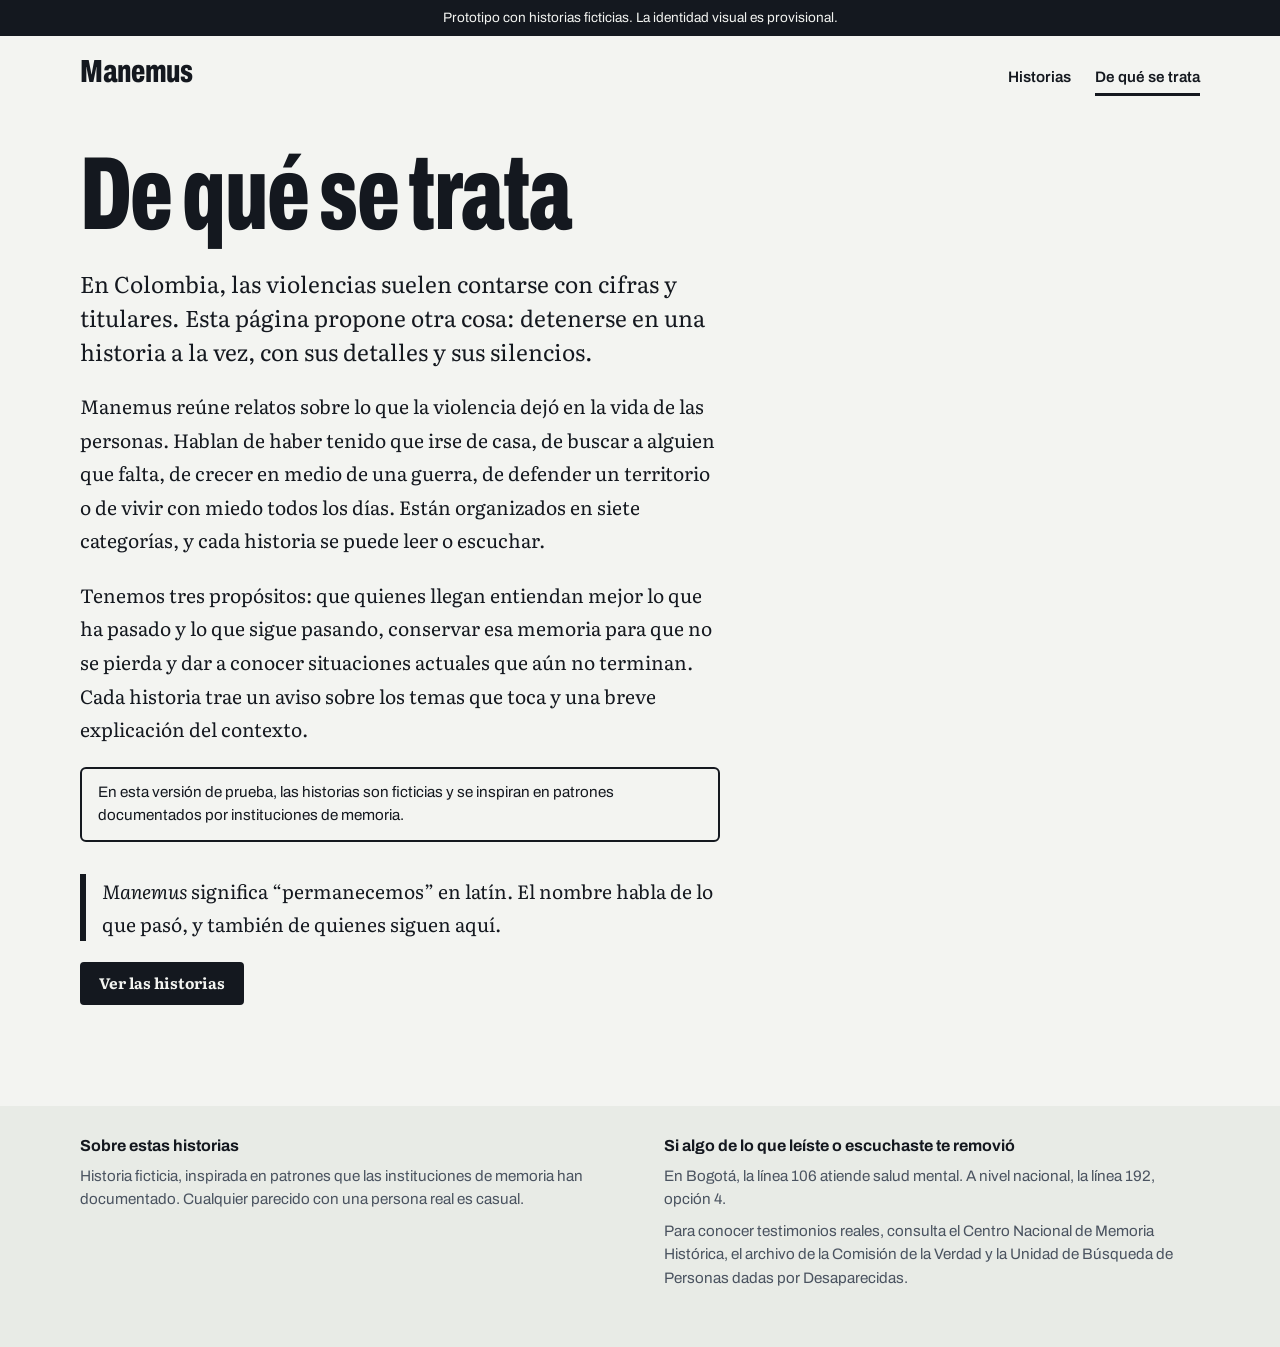
==== acerca.html @ c21fc9c8 "Add files via upload" ====
<!DOCTYPE html>
<html lang="es">
<head>
<meta charset="utf-8">
<meta name="viewport" content="width=device-width, initial-scale=1">
<title>De qué se trata · Manemus</title>
<meta name="description" content="Manemus reúne relatos sobre lo que la violencia dejó en la vida de las personas en Colombia. Cada historia se puede leer o escuchar.">
<link rel="preconnect" href="https://fonts.googleapis.com">
<link rel="preconnect" href="https://fonts.gstatic.com" crossorigin>
<link rel="stylesheet" href="https://fonts.googleapis.com/css2?family=Archivo:wdth,wght@62..125,500..900&family=Literata:ital,opsz,wght@0,7..72,400..700;1,7..72,400..600&display=swap">
<link rel="stylesheet" href="css/estilos.css">
</head>
<body>
<div class="proto" id="proto"></div>

<div class="envoltura">
  <header class="cab">
    <a class="marca" href="index.html">Manemus</a>
    <nav class="nav" aria-label="Principal">
      <a href="index.html">Historias</a>
      <a href="acerca.html" aria-current="page">De qué se trata</a>
    </nav>
  </header>

  <main id="contenido">
    <article class="acerca">
      <h1>De qué se trata</h1>

      <p class="lead">En Colombia, las violencias suelen contarse con cifras y titulares. Esta página propone otra cosa: detenerse en una historia a la vez, con sus detalles y sus silencios.</p>

      <p>Manemus reúne relatos sobre lo que la violencia dejó en la vida de las personas. Hablan de haber tenido que irse de casa, de buscar a alguien que falta, de crecer en medio de una guerra, de defender un territorio o de vivir con miedo todos los días. Están organizados en siete categorías, y cada historia se puede leer o escuchar.</p>

      <p>Tenemos tres propósitos: que quienes llegan entiendan mejor lo que ha pasado y lo que sigue pasando, conservar esa memoria para que no se pierda y dar a conocer situaciones actuales que aún no terminan. Cada historia trae un aviso sobre los temas que toca y una breve explicación del contexto.</p>

      <p class="ficticia-intro" id="ficticia-intro" hidden></p>

      <p class="nombre-nota"><em>Manemus</em> significa &ldquo;permanecemos&rdquo; en latín. El nombre habla de lo que pasó, y también de quienes siguen aquí.</p>

      <p class="acerca-accion"><a class="boton" href="index.html">Ver las historias</a></p>
    </article>
  </main>
</div>

<footer class="pie" id="pie"></footer>

<noscript><div class="envoltura"><p>Este sitio necesita JavaScript para mostrar algunas partes.</p></div></noscript>
<script src="js/comun.js"></script>
<script>pintarMarco();</script>
</body>
</html>
---- css/estilos.css ----
/* =====================================================================
   MANEMUS · estilos
   Toda la identidad visual vive en los TOKENS de abajo (colores, tipografías).
   Cuando exista la identidad definitiva, se cambia aquí primero.
   ===================================================================== */

/* ---------- Tokens ---------- */
:root {
  --papel: #F3F4F1;
  --superficie: #E8EBE6;
  --tinta: #14181F;
  --suave: #4A5360;
  --linea: #C6CCC6;
  --resalte: #F2C84B;
  --resalte-tinta: #231a00;

  --titulo: "Archivo", "Arial Narrow", Arial, sans-serif;
  --ui: "Archivo", system-ui, -apple-system, "Segoe UI", Roboto, Arial, sans-serif;
  --lectura: "Literata", Georgia, "Times New Roman", serif;

  --ancho: 76rem;
  color-scheme: light dark;
}
@media (prefers-color-scheme: dark) {
  :root {
    --papel: #10151B;
    --superficie: #1A2129;
    --tinta: #EDF0EC;
    --suave: #A3AEB5;
    --linea: #2E3842;
  }
}

/* El color de cada categoría llega en --cat. En modo oscuro se aclara para el texto. */
.ctx { --cat-texto: var(--cat); }
@media (prefers-color-scheme: dark) {
  .ctx { --cat-texto: color-mix(in srgb, var(--cat) 50%, #fff); }
}

/* ---------- Base ---------- */
*, *::before, *::after { box-sizing: border-box; }
html { -webkit-text-size-adjust: 100%; background: var(--papel); }
body {
  margin: 0; background: var(--papel); color: var(--tinta);
  font-family: var(--lectura); font-size: 1.0625rem; line-height: 1.6;
}
img { max-width: 100%; }
a { color: inherit; }
button, select { font-family: var(--ui); }
:focus-visible { outline: 3px solid var(--tinta); outline-offset: 3px; }
.envoltura { max-width: var(--ancho); margin: 0 auto; padding: 0 clamp(1rem, 4vw, 3rem); }
.solo-lectores { position: absolute; width: 1px; height: 1px; overflow: hidden; clip: rect(0 0 0 0); white-space: nowrap; }

/* ---------- Franja de prototipo y cabecera ---------- */
.proto { background: var(--tinta); color: var(--papel); font-family: var(--ui); font-size: .85rem; text-align: center; padding: .45rem 1rem; }
.cab { display: flex; justify-content: space-between; align-items: baseline; gap: 1rem; padding-top: 1.25rem; padding-bottom: 1.25rem; font-family: var(--ui); }
.marca { font-family: var(--titulo); font-weight: 800; font-stretch: 68%; font-size: 2rem; letter-spacing: -.01em; line-height: 1; text-decoration: none; color: inherit; }
.volver { font-weight: 600; font-size: .95rem; }
.nav { display: flex; gap: 1.5rem; font-weight: 600; font-size: .95rem; flex-wrap: wrap; }
.nav a { color: inherit; text-decoration: none; padding: .25rem 0; border-bottom: 3px solid transparent; }
.nav a:hover { border-bottom-color: var(--linea); }
.nav a[aria-current="page"] { border-bottom-color: var(--tinta); }

/* ---------- Portada: introducción ---------- */
.intro { padding: 2rem 0 2.25rem; max-width: 60rem; }
.intro h1 { font-family: var(--titulo); font-weight: 800; font-stretch: 62%; font-size: clamp(3rem, 10vw, 7rem); line-height: .9; letter-spacing: -.015em; margin: 0 0 1.25rem; }
.intro p { font-size: 1.25rem; line-height: 1.55; max-width: 38rem; margin: 0; }
.intro .intro-nota { font-family: var(--ui); font-size: .95rem; line-height: 1.5; color: var(--suave); margin-top: 1rem; }
.intro .intro-nota a { color: var(--tinta); font-weight: 700; text-underline-offset: 3px; }

/* ---------- Portada: categorías + lista ---------- */
.cuerpo { display: grid; gap: 2rem; grid-template-columns: minmax(0, 1fr); padding-bottom: 2rem; }
@media (min-width: 900px) {
  .cuerpo { grid-template-columns: 18rem minmax(0, 1fr); gap: 3.5rem; }
  .cats { position: sticky; top: 1.5rem; align-self: start; }
}
.cats ul { list-style: none; margin: 0 0 1.5rem; padding: 0; display: flex; flex-direction: column; gap: .15rem; }
.cat {
  appearance: none; width: 100%; display: grid; grid-template-columns: .9rem 1fr auto; gap: .65rem; align-items: baseline;
  text-align: left; background: transparent; color: var(--tinta); border: 0; border-radius: 3px;
  padding: .5rem .7rem; cursor: pointer;
  font-family: var(--titulo); font-weight: 700; font-stretch: 72%; font-size: 1.45rem; line-height: 1.1;
}
.cat:hover { background: var(--superficie); }
.cat .muestra { width: .9rem; height: .9rem; background: var(--cat); border-radius: 2px; align-self: center; }
.cat.todas .muestra { background: var(--tinta); }
.cat .num { font-family: var(--ui); font-size: .95rem; font-weight: 600; font-stretch: 100%; font-variant-numeric: tabular-nums; color: var(--suave); }
.cat.activa { background: var(--cat); color: #fff; }
.cat.activa .muestra { background: #fff; }
.cat.activa .num { color: #fff; }
.cat.todas.activa { background: var(--tinta); color: var(--papel); }
.cat.todas.activa .muestra { background: var(--papel); }
.cat.todas.activa .num { color: var(--papel); }

.epoca { font-family: var(--ui); border: 0; margin: 0; padding: 0; }
.epoca legend { font-weight: 700; font-size: .95rem; padding: 0; margin-bottom: .5rem; }
.epoca .grupo { display: flex; gap: .35rem; }
.epoca button { appearance: none; border: 2px solid var(--tinta); background: transparent; color: var(--tinta); font-weight: 600; font-size: .9rem; padding: .35rem .8rem; border-radius: 999px; cursor: pointer; }
.epoca button[aria-pressed="true"] { background: var(--tinta); color: var(--papel); }
.epoca p { font-size: .85rem; color: var(--suave); margin: .6rem 0 0; line-height: 1.45; }

.lista-cab { margin-bottom: 1.25rem; }
.lista-cab h2 { font-family: var(--titulo); font-weight: 800; font-stretch: 68%; font-size: clamp(1.9rem, 4vw, 2.8rem); line-height: 1; margin: 0 0 .35rem; letter-spacing: -.01em; }
.lista-cab p { margin: 0; color: var(--suave); max-width: 38rem; }

.relato { border-top: 8px solid var(--cat); padding: 1rem 0 2rem; }
.relato-enlace { display: grid; gap: 1.1rem; text-decoration: none; color: inherit; }
.relato-img { aspect-ratio: 16 / 9; background: var(--superficie); border-radius: 6px; overflow: hidden; }
.relato-img img { width: 100%; height: 100%; object-fit: cover; display: block; }
.relato-cat { font-family: var(--ui); font-weight: 700; font-size: .95rem; color: var(--cat-texto); margin: 0 0 .3rem; }
.relato h3 { font-family: var(--titulo); font-weight: 800; font-stretch: 66%; font-size: clamp(2rem, 5vw, 3.4rem); line-height: .98; letter-spacing: -.01em; margin: 0 0 .6rem; }
.relato-enlace:hover h3 { text-decoration: underline; text-decoration-thickness: 4px; text-underline-offset: 5px; text-decoration-color: var(--cat); }
.relato-res { margin: 0 0 .75rem; max-width: 40rem; }
.relato-meta { font-family: var(--ui); font-size: .92rem; color: var(--suave); margin: 0; }
.marca-esp { font-family: var(--ui); font-size: .9rem; font-weight: 600; margin: .5rem 0 0; display: flex; align-items: center; gap: .4rem; }
.marca-esp svg { width: .8rem; height: 1.1rem; flex: none; }
@media (min-width: 700px) {
  .relato:not(.destacado) .relato-enlace { grid-template-columns: 15rem minmax(0, 1fr); gap: 1.5rem; }
  .relato:not(.destacado) h3 { font-size: clamp(1.8rem, 3vw, 2.4rem); }
}
.vacio { font-family: var(--ui); background: var(--superficie); border-radius: 6px; padding: 1.25rem 1.5rem; max-width: 36rem; }
.vacio p { margin: 0; }

/* ---------- Página de historia ---------- */
.historia-cab { padding: 1rem 0 .5rem; max-width: 62rem; }
.cat-enlace { font-family: var(--ui); font-weight: 700; font-size: 1rem; color: var(--cat-texto); text-decoration: none; border-bottom: 3px solid var(--cat); padding-bottom: 1px; }
.cat-enlace:hover { background: var(--superficie); }
.historia h1 { font-family: var(--titulo); font-weight: 800; font-stretch: 64%; font-size: clamp(3rem, 10vw, 6.5rem); line-height: .9; letter-spacing: -.015em; margin: 1rem 0 1.25rem; }
.bajada { font-size: 1.3rem; line-height: 1.5; max-width: 40rem; margin: 0; }
.portada { margin: 1.75rem 0 2rem; border-radius: 8px; overflow: hidden; aspect-ratio: 21 / 9; background: var(--superficie); }
.portada img { width: 100%; height: 100%; object-fit: cover; display: block; }
@media (max-width: 640px) { .portada { aspect-ratio: 4 / 3; } }

.historia-cuerpo { display: grid; gap: 2rem; grid-template-columns: minmax(0, 1fr); }
@media (min-width: 900px) {
  .historia-cuerpo { grid-template-columns: 17rem minmax(0, 38rem); gap: 4.5rem; }
  .lateral { position: sticky; top: 1.5rem; align-self: start; }
}
.lateral { font-family: var(--ui); }
.lateral dl { margin: 0 0 1.5rem; display: grid; gap: .8rem; }
.lateral dt { font-size: .82rem; color: var(--suave); margin: 0; }
.lateral dd { margin: 0; font-weight: 600; line-height: 1.35; }
.etiquetas { list-style: none; margin: 0 0 1.5rem; padding: 0; display: flex; flex-wrap: wrap; gap: .35rem; }
.etiquetas li { font-size: .82rem; border: 1.5px solid var(--linea); border-radius: 999px; padding: .15rem .6rem; }

.escucha { background: var(--superficie); border-radius: 8px; padding: 1rem; }
.escucha h2 { font-size: 1rem; margin: 0 0 .6rem; font-weight: 700; }
.escucha audio { width: 100%; }
.escucha .controles { display: flex; flex-wrap: wrap; gap: .5rem; align-items: center; }
.boton { appearance: none; font-weight: 700; font-size: .95rem; padding: .6rem 1.05rem; border-radius: 4px; border: 2px solid var(--tinta); background: var(--tinta); color: var(--papel); cursor: pointer; min-height: 2.6rem; }
.boton.sec { background: transparent; color: var(--tinta); }
.boton[hidden] { display: none; }
.escucha label { font-size: .85rem; display: flex; gap: .4rem; align-items: center; margin-top: .6rem; }
.escucha select { font-size: .85rem; padding: .25rem .4rem; border-radius: 4px; border: 1.5px solid var(--tinta); background: var(--papel); color: var(--tinta); }
.nota { font-size: .82rem; color: var(--suave); margin: .7rem 0 0; line-height: 1.45; }

.aviso-hist { font-family: var(--ui); display: flex; gap: .7rem; align-items: flex-start; border: 2px solid var(--tinta); border-radius: 6px; padding: .8rem 1rem; margin: 0 0 1rem; max-width: 38rem; font-size: .95rem; line-height: 1.45; }
.aviso-hist svg { width: 1.2rem; height: 1.2rem; flex: none; margin-top: .1rem; }
.ficticia { font-family: var(--ui); font-size: .88rem; color: var(--suave); margin: 0 0 1.75rem; max-width: 38rem; }

.texto p { font-size: 1.2rem; line-height: 1.78; margin: 0 0 1.3rem; }
.texto h2 { font-family: var(--titulo); font-weight: 800; font-stretch: 68%; font-size: 2.1rem; line-height: 1; margin: 2.6rem 0 .8rem; letter-spacing: -.005em; }
.texto h2:first-child { margin-top: 0; }
.texto blockquote { margin: 1.6rem 0; padding-left: 1.1rem; border-left: 6px solid var(--cat); font-style: italic; }
.texto blockquote p { margin: 0; }
.frase { transition: background .15s; }
.frase.leyendo { background: var(--resalte); color: var(--resalte-tinta); -webkit-box-decoration-break: clone; box-decoration-break: clone; }
.texto.habla .frase { cursor: pointer; }
.texto.habla .frase:hover { text-decoration: underline dotted; text-underline-offset: 4px; }

.entender { margin-top: 3rem; padding: 1.25rem 1.5rem 1.4rem; background: var(--superficie); border-left: 8px solid var(--cat); border-radius: 0 8px 8px 0; max-width: 46rem; }
.entender h2 { font-family: var(--titulo); font-weight: 800; font-stretch: 70%; font-size: 1.8rem; line-height: 1.05; margin: 0 0 .6rem; }
.entender p { margin: 0 0 .8rem; }
.entender ul { margin: 0; padding-left: 1.1rem; font-family: var(--ui); font-size: .88rem; color: var(--suave); }
.entender .fuentes-t { font-family: var(--ui); font-size: .88rem; font-weight: 700; margin: 1rem 0 .3rem; }
.apoyo { font-family: var(--ui); margin-top: 1.5rem; max-width: 46rem; font-size: .95rem; line-height: 1.55; }
.apoyo strong { font-weight: 700; }

.mas { margin-top: 3.5rem; }
.mas h2 { font-family: var(--titulo); font-weight: 800; font-stretch: 68%; font-size: 2rem; margin: 0 0 1rem; line-height: 1; }
.mas ul { list-style: none; margin: 0; padding: 0; display: grid; gap: .6rem; font-family: var(--titulo); font-weight: 700; font-stretch: 72%; font-size: 1.5rem; line-height: 1.1; }
.mas a { text-decoration: none; display: inline-block; border-left: 6px solid var(--cat); padding-left: .7rem; }
.mas a:hover { text-decoration: underline; text-underline-offset: 4px; }

/* ---------- Página "De qué se trata" ---------- */
.acerca { max-width: 40rem; padding: 2rem 0 1rem; }
.acerca h1 { font-family: var(--titulo); font-weight: 800; font-stretch: 62%; font-size: clamp(3rem, 10vw, 6.5rem); line-height: .9; letter-spacing: -.015em; margin: 0 0 1.5rem; }
.acerca p { font-size: 1.2rem; line-height: 1.75; margin: 0 0 1.3rem; }
.acerca .lead { font-size: 1.42rem; line-height: 1.5; }
.acerca .ficticia-intro { font-family: var(--ui); font-size: .95rem; line-height: 1.5; border: 2px solid var(--tinta); border-radius: 6px; padding: .8rem 1rem; }
.acerca .nombre-nota { margin-top: 2rem; padding-left: 1rem; border-left: 6px solid var(--tinta); }
.acerca [hidden] { display: none; }
.acerca-accion { margin-top: 2rem; }
a.boton { display: inline-block; text-decoration: none; line-height: 1.3; }

/* ---------- Pie ---------- */
.pie { margin-top: 4rem; padding-top: 1.75rem; padding-bottom: 3rem; background: var(--superficie); font-family: var(--ui); font-size: .95rem; line-height: 1.55; }
.pie .envoltura { display: grid; gap: 1.5rem 3rem; grid-template-columns: repeat(auto-fit, minmax(18rem, 1fr)); }
.pie h2 { font-size: 1rem; margin: 0 0 .4rem; }
.pie p { margin: 0 0 .5rem; max-width: 34rem; color: var(--suave); }

.error { font-family: var(--ui); border: 2px solid var(--tinta); border-radius: 6px; padding: 1rem 1.25rem; max-width: 40rem; margin: 2rem 0; }
.error p { margin: 0 0 .5rem; }
.error code { background: var(--superficie); padding: .1rem .35rem; border-radius: 3px; }

@media (prefers-reduced-motion: reduce) {
  * { transition: none !important; scroll-behavior: auto !important; }
}
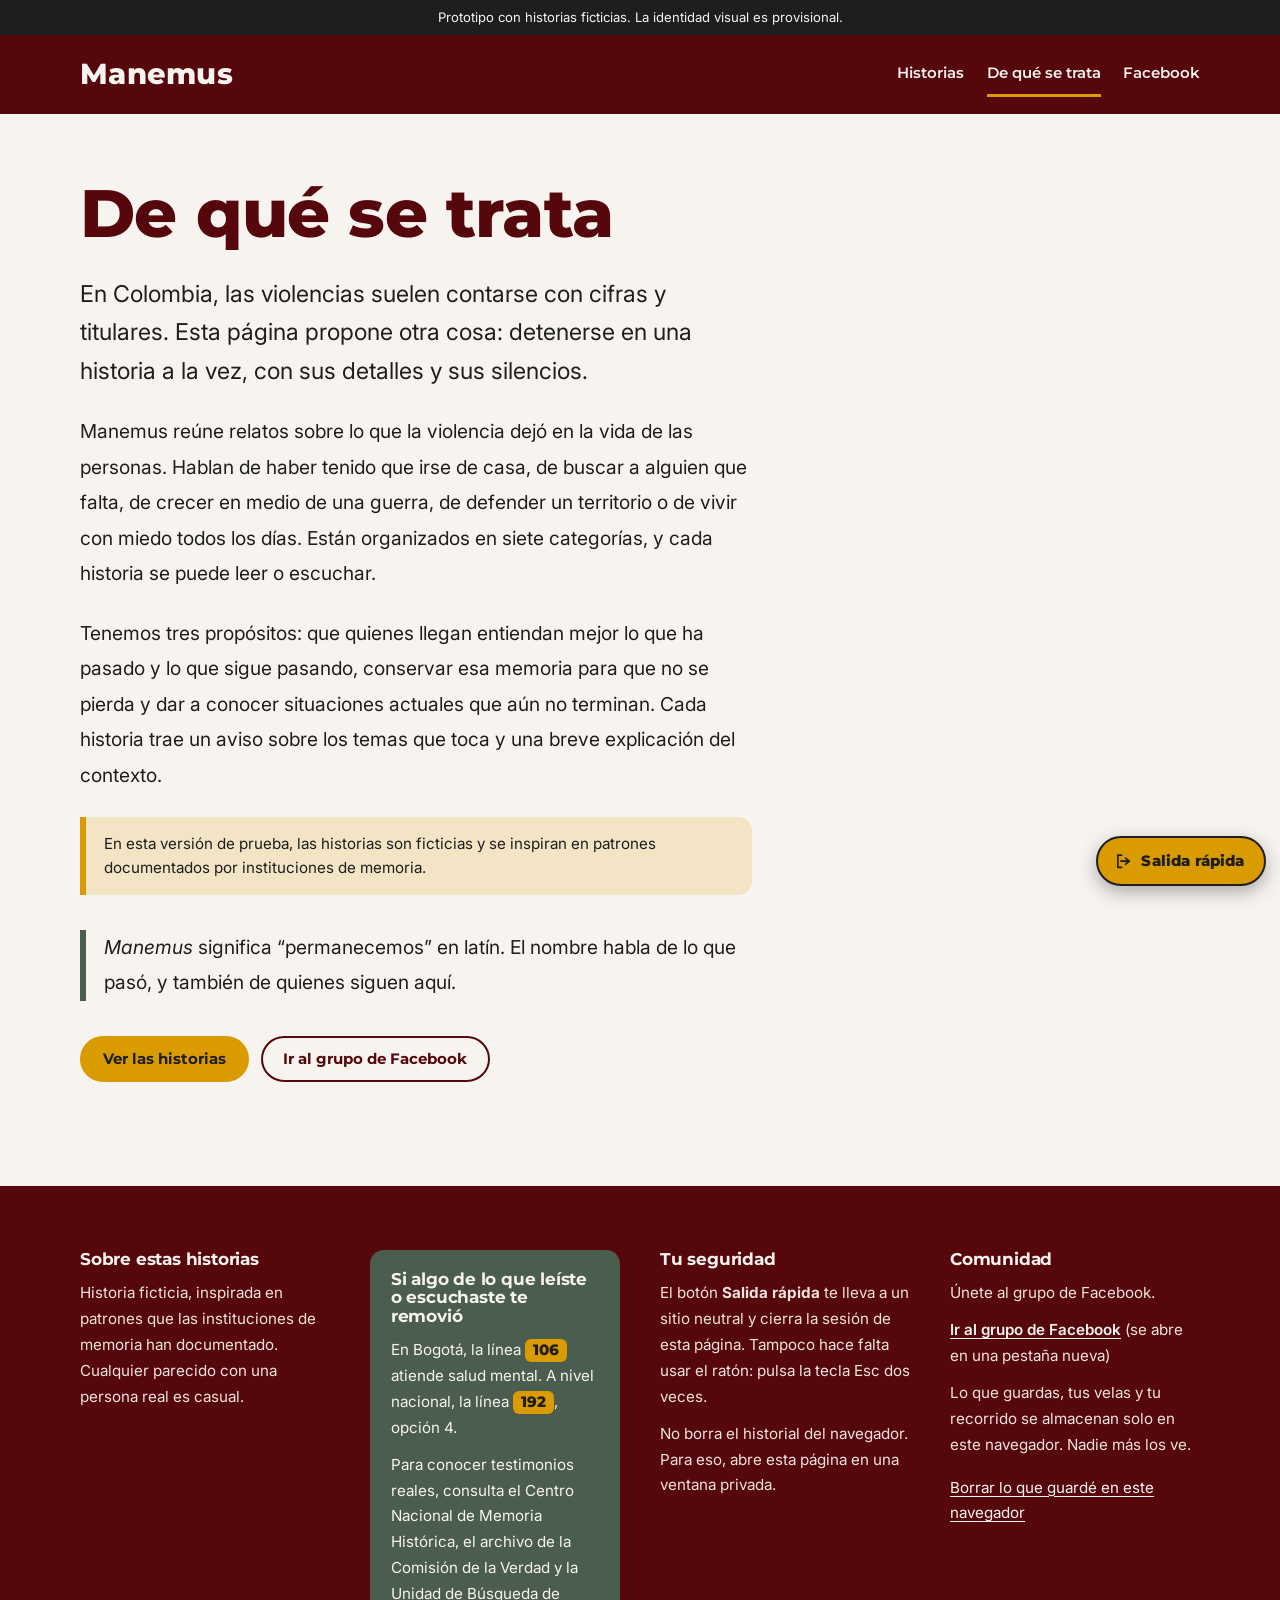
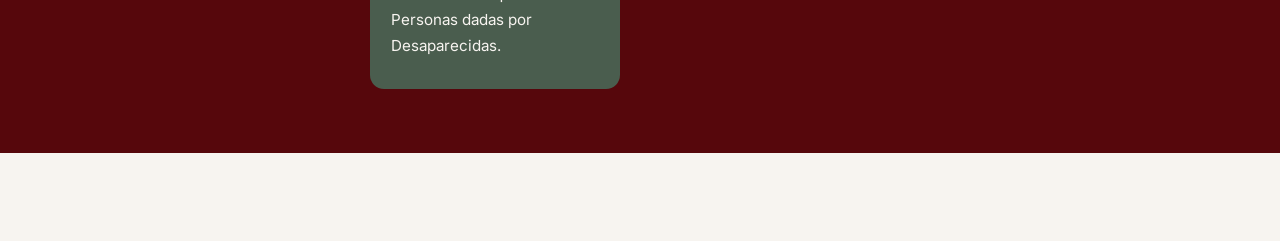
==== commit ba6d360b: "Cambio visual" ====
--- a/acerca.html
+++ b/acerca.html
@@ -2,26 +2,31 @@
 <html lang="es">
 <head>
 <meta charset="utf-8">
-<meta name="viewport" content="width=device-width, initial-scale=1">
+<meta name="viewport" content="width=device-width, initial-scale=1, viewport-fit=cover">
+<meta name="theme-color" content="#56070c">
 <title>De qué se trata · Manemus</title>
 <meta name="description" content="Manemus reúne relatos sobre lo que la violencia dejó en la vida de las personas en Colombia. Cada historia se puede leer o escuchar.">
 <link rel="preconnect" href="https://fonts.googleapis.com">
 <link rel="preconnect" href="https://fonts.gstatic.com" crossorigin>
-<link rel="stylesheet" href="https://fonts.googleapis.com/css2?family=Archivo:wdth,wght@62..125,500..900&family=Literata:ital,opsz,wght@0,7..72,400..700;1,7..72,400..600&display=swap">
+<link rel="stylesheet" href="https://fonts.googleapis.com/css2?family=Inter:ital,wght@0,400..700;1,400..600&family=Montserrat:wght@500..800&display=swap">
 <link rel="stylesheet" href="css/estilos.css">
 </head>
 <body>
+<a class="saltar" href="#contenido">Saltar al contenido</a>
 <div class="proto" id="proto"></div>
-
+<div class="barra">
+  <div class="envoltura">
+    <header class="cab">
+      <a class="marca" href="index.html">Manemus</a>
+      <nav class="nav" aria-label="Principal">
+        <a href="index.html">Historias</a>
+        <a href="acerca.html" aria-current="page">De qué se trata</a>
+        <a href="#" data-facebook>Facebook</a>
+      </nav>
+    </header>
+  </div>
+</div>
 <div class="envoltura">
-  <header class="cab">
-    <a class="marca" href="index.html">Manemus</a>
-    <nav class="nav" aria-label="Principal">
-      <a href="index.html">Historias</a>
-      <a href="acerca.html" aria-current="page">De qué se trata</a>
-    </nav>
-  </header>
-
   <main id="contenido">
     <article class="acerca">
       <h1>De qué se trata</h1>
@@ -36,14 +41,17 @@
 
       <p class="nombre-nota"><em>Manemus</em> significa &ldquo;permanecemos&rdquo; en latín. El nombre habla de lo que pasó, y también de quienes siguen aquí.</p>
 
-      <p class="acerca-accion"><a class="boton" href="index.html">Ver las historias</a></p>
+      <div class="acerca-accion">
+        <a class="boton" href="index.html">Ver las historias</a>
+        <a class="boton sec" href="#" data-facebook>Ir al grupo de Facebook</a>
+      </div>
     </article>
   </main>
 </div>
 
 <footer class="pie" id="pie"></footer>
 
-<noscript><div class="envoltura"><p>Este sitio necesita JavaScript para mostrar algunas partes.</p></div></noscript>
+<noscript><div class="envoltura"><p>Este sitio necesita JavaScript para mostrar las historias.</p></div></noscript>
 <script src="js/comun.js"></script>
 <script>pintarMarco();</script>
 </body>
--- a/css/estilos.css
+++ b/css/estilos.css
@@ -1,208 +1,318 @@
 /* =====================================================================
    MANEMUS · estilos
-   Toda la identidad visual vive en los TOKENS de abajo (colores, tipografías).
-   Cuando exista la identidad definitiva, se cambia aquí primero.
+   Sistema de diseño: paleta 60-30-10 pensada para un tema delicado.
+   - 60%  Hueso / arena   #F7F4F0  fondo general y cuerpos de tarjetas (nunca blanco puro)
+   - 30%  Vinotinto       #56070c  encabezados, barra, héroe, pie: peso institucional
+   - 10%  Mostaza         #D99B00  acciones principales, líneas de ayuda, alertas
+   -      Oliva           #4A5D4E  recuperación, apoyo, testimonios
+   -      Texto           #1E1E1E  cuerpo de texto
+   Todo el color vive en los tokens de abajo.
    ===================================================================== */
 
 /* ---------- Tokens ---------- */
 :root {
-  --papel: #F3F4F1;
-  --superficie: #E8EBE6;
-  --tinta: #14181F;
-  --suave: #4A5360;
-  --linea: #C6CCC6;
-  --resalte: #F2C84B;
-  --resalte-tinta: #231a00;
-
-  --titulo: "Archivo", "Arial Narrow", Arial, sans-serif;
-  --ui: "Archivo", system-ui, -apple-system, "Segoe UI", Roboto, Arial, sans-serif;
-  --lectura: "Literata", Georgia, "Times New Roman", serif;
+  --hueso: #F7F4F0;
+  --vino: #56070c;
+  --mostaza: #D99B00;
+  --oliva: #4A5D4E;
+  --texto: #1E1E1E;
+
+  /* derivados de la misma paleta */
+  --suave: #4A4540;          /* texto secundario (8:1 sobre hueso) */
+  --linea: #DCD3C9;          /* bordes finos */
+  --superficie: #EEE8E1;     /* tarjetas y módulos sobre hueso */
+  --mostaza-claro: #F2E4C5;  /* avisos de precaución */
+  --sobre-vino: #EFE4DC;     /* texto secundario sobre vinotinto */
+
+  --titulo: "Montserrat", "Inter", system-ui, -apple-system, "Segoe UI", Roboto, Arial, sans-serif;
+  --cuerpo: "Inter", system-ui, -apple-system, "Segoe UI", Roboto, Arial, sans-serif;
 
   --ancho: 76rem;
-  color-scheme: light dark;
-}
-@media (prefers-color-scheme: dark) {
-  :root {
-    --papel: #10151B;
-    --superficie: #1A2129;
-    --tinta: #EDF0EC;
-    --suave: #A3AEB5;
-    --linea: #2E3842;
-  }
-}
-
-/* El color de cada categoría llega en --cat. En modo oscuro se aclara para el texto. */
+  --lado: clamp(1rem, 4.5vw, 3rem);       /* margen lateral fluido */
+  --aire: clamp(2.5rem, 7vw, 5.5rem);     /* espacio entre bloques */
+  --radio: 14px;
+  color-scheme: light;
+}
+
+/* El color de cada categoría llega en --cat (todas son tonos de la paleta). */
 .ctx { --cat-texto: var(--cat); }
-@media (prefers-color-scheme: dark) {
-  .ctx { --cat-texto: color-mix(in srgb, var(--cat) 50%, #fff); }
-}
 
 /* ---------- Base ---------- */
 *, *::before, *::after { box-sizing: border-box; }
-html { -webkit-text-size-adjust: 100%; background: var(--papel); }
+html { -webkit-text-size-adjust: 100%; background: var(--hueso); scroll-behavior: smooth; }
 body {
-  margin: 0; background: var(--papel); color: var(--tinta);
-  font-family: var(--lectura); font-size: 1.0625rem; line-height: 1.6;
-}
-img { max-width: 100%; }
+  margin: 0; background: var(--hueso); color: var(--texto);
+  font-family: var(--cuerpo); font-size: 1.0625rem; line-height: 1.7;
+  overflow-wrap: break-word;
+  padding-bottom: calc(5.5rem + env(safe-area-inset-bottom, 0px));   /* deja libre el botón de salida */
+}
+img, svg, video { max-width: 100%; }
 a { color: inherit; }
-button, select { font-family: var(--ui); }
-:focus-visible { outline: 3px solid var(--tinta); outline-offset: 3px; }
-.envoltura { max-width: var(--ancho); margin: 0 auto; padding: 0 clamp(1rem, 4vw, 3rem); }
+button, select { font-family: var(--cuerpo); }
+h1, h2, h3 { font-family: var(--titulo); color: var(--vino); line-height: 1.12; letter-spacing: -.012em; margin: 0; }
+p { margin-top: 0; }
+:focus-visible { outline: 3px solid var(--texto); outline-offset: 3px; }
+.barra :focus-visible, .hero :focus-visible, .pie :focus-visible, .proto :focus-visible { outline-color: var(--mostaza); }
+.envoltura { width: 100%; max-width: var(--ancho); margin: 0 auto; padding-inline: max(var(--lado), env(safe-area-inset-left, 0px)) max(var(--lado), env(safe-area-inset-right, 0px)); }
 .solo-lectores { position: absolute; width: 1px; height: 1px; overflow: hidden; clip: rect(0 0 0 0); white-space: nowrap; }
-
-/* ---------- Franja de prototipo y cabecera ---------- */
-.proto { background: var(--tinta); color: var(--papel); font-family: var(--ui); font-size: .85rem; text-align: center; padding: .45rem 1rem; }
-.cab { display: flex; justify-content: space-between; align-items: baseline; gap: 1rem; padding-top: 1.25rem; padding-bottom: 1.25rem; font-family: var(--ui); }
-.marca { font-family: var(--titulo); font-weight: 800; font-stretch: 68%; font-size: 2rem; letter-spacing: -.01em; line-height: 1; text-decoration: none; color: inherit; }
-.volver { font-weight: 600; font-size: .95rem; }
-.nav { display: flex; gap: 1.5rem; font-weight: 600; font-size: .95rem; flex-wrap: wrap; }
-.nav a { color: inherit; text-decoration: none; padding: .25rem 0; border-bottom: 3px solid transparent; }
-.nav a:hover { border-bottom-color: var(--linea); }
-.nav a[aria-current="page"] { border-bottom-color: var(--tinta); }
-
-/* ---------- Portada: introducción ---------- */
-.intro { padding: 2rem 0 2.25rem; max-width: 60rem; }
-.intro h1 { font-family: var(--titulo); font-weight: 800; font-stretch: 62%; font-size: clamp(3rem, 10vw, 7rem); line-height: .9; letter-spacing: -.015em; margin: 0 0 1.25rem; }
-.intro p { font-size: 1.25rem; line-height: 1.55; max-width: 38rem; margin: 0; }
-.intro .intro-nota { font-family: var(--ui); font-size: .95rem; line-height: 1.5; color: var(--suave); margin-top: 1rem; }
-.intro .intro-nota a { color: var(--tinta); font-weight: 700; text-underline-offset: 3px; }
+.saltar { position: absolute; left: .75rem; top: -4rem; z-index: 2000; background: var(--mostaza); color: var(--texto); font-weight: 700; padding: .7rem 1rem; border-radius: 8px; text-decoration: none; }
+.saltar:focus { top: .75rem; }
+
+/* ---------- Botones ---------- */
+.boton {
+  appearance: none; display: inline-flex; align-items: center; justify-content: center; gap: .5rem;
+  min-height: 2.9rem; padding: .65rem 1.3rem; border-radius: 999px;
+  background: var(--mostaza); color: var(--texto); border: 2px solid var(--mostaza);
+  font-family: var(--titulo); font-weight: 700; font-size: .95rem; line-height: 1.2;
+  text-decoration: none; text-align: center; cursor: pointer;
+}
+.boton:hover { background: #C78C00; border-color: #C78C00; }
+.boton.sec { background: transparent; color: var(--vino); border-color: var(--vino); }
+.boton.sec:hover { background: var(--vino); color: var(--hueso); }
+.boton[hidden] { display: none; }
+.hero .boton.sec, .pie .boton.sec { color: var(--hueso); border-color: var(--hueso); }
+.hero .boton.sec:hover, .pie .boton.sec:hover { background: var(--hueso); color: var(--vino); }
+a.boton { line-height: 1.2; }
+
+/* ---------- Salida rápida (siempre visible) ---------- */
+.salida-rapida {
+  position: fixed; z-index: 1000;
+  right: max(.9rem, env(safe-area-inset-right, 0px)); bottom: max(.9rem, env(safe-area-inset-bottom, 0px));
+  display: inline-flex; align-items: center; gap: .55rem; min-height: 3.1rem; padding: .65rem 1.2rem .65rem 1rem;
+  background: var(--mostaza); color: var(--texto); border: 2px solid var(--texto); border-radius: 999px;
+  font-family: var(--titulo); font-weight: 800; font-size: .95rem; letter-spacing: .01em; cursor: pointer;
+  box-shadow: 0 6px 18px rgba(30, 30, 30, .35);
+}
+.salida-rapida:hover { background: #C78C00; }
+.salida-rapida:focus-visible { outline: 3px solid var(--vino); outline-offset: 3px; }
+.salida-rapida svg { width: 1.15rem; height: 1.15rem; flex: none; }
+
+/* ---------- Franja de prototipo y barra superior ---------- */
+.proto { background: var(--texto); color: var(--hueso); font-size: .82rem; line-height: 1.45; text-align: center; padding: .5rem var(--lado); }
+.barra { background: var(--vino); color: var(--hueso); }
+.cab { display: flex; flex-wrap: wrap; justify-content: space-between; align-items: center; gap: .15rem 1.5rem; padding-block: .6rem; }
+.marca { font-family: var(--titulo); font-weight: 800; font-size: clamp(1.45rem, 4vw, 1.8rem); letter-spacing: .01em; color: var(--hueso); text-decoration: none; padding-block: .35rem; }
+.nav { display: flex; flex-wrap: wrap; gap: 0 1.4rem; font-family: var(--titulo); font-weight: 600; font-size: .92rem; }
+.nav a { display: inline-flex; align-items: center; min-height: 2.75rem; color: var(--hueso); text-decoration: none; border-bottom: 3px solid transparent; }
+.nav a:hover { border-bottom-color: rgba(247, 244, 240, .5); }
+.nav a[aria-current="page"] { border-bottom-color: var(--mostaza); }
+
+/* ---------- Héroe de la portada ---------- */
+.hero { position: relative; overflow: hidden; background: var(--vino); color: var(--hueso); padding-block: var(--aire); }
+.hero::before {                       /* arcos abstractos: sin imágenes ni símbolos de violencia */
+  content: ""; position: absolute; right: -14rem; top: 50%; width: 44rem; aspect-ratio: 1; transform: translateY(-50%);
+  border-radius: 50%; pointer-events: none;
+  background: repeating-radial-gradient(circle at center, transparent 0 1.6rem, rgba(247, 244, 240, .075) 1.6rem 1.72rem);
+}
+.hero-in { position: relative; max-width: var(--ancho); }
+.hero h1 { color: var(--hueso); font-weight: 800; font-size: clamp(2.2rem, 7.5vw, 4.4rem); line-height: 1.05; max-width: 16ch; margin-bottom: 1.4rem; }
+.hero p { font-size: clamp(1.05rem, 1rem + .5vw, 1.25rem); line-height: 1.7; max-width: 38rem; margin-bottom: 1.1rem; }
+.hero .intro-nota { font-size: .95rem; color: var(--sobre-vino); margin-top: 1.4rem; margin-bottom: 0; }
+.hero .intro-nota a { color: var(--hueso); font-weight: 600; text-underline-offset: 3px; }
+.hero-acciones { display: flex; flex-wrap: wrap; gap: .75rem; margin-top: 1.8rem; }
 
 /* ---------- Portada: categorías + lista ---------- */
-.cuerpo { display: grid; gap: 2rem; grid-template-columns: minmax(0, 1fr); padding-bottom: 2rem; }
-@media (min-width: 900px) {
-  .cuerpo { grid-template-columns: 18rem minmax(0, 1fr); gap: 3.5rem; }
-  .cats { position: sticky; top: 1.5rem; align-self: start; }
-}
-.cats ul { list-style: none; margin: 0 0 1.5rem; padding: 0; display: flex; flex-direction: column; gap: .15rem; }
+.cuerpo { display: grid; grid-template-columns: minmax(0, 1fr); grid-template-areas: "cats" "lista" "recorrido"; gap: 2.5rem; padding-block: var(--aire); }
+.cats { grid-area: cats; min-width: 0; }
+.lista-area { grid-area: lista; min-width: 0; }
+.cats ul { list-style: none; margin: 0 0 1.5rem; padding: 0; display: grid; gap: .5rem; grid-template-columns: repeat(auto-fill, minmax(11.5rem, 1fr)); }
 .cat {
-  appearance: none; width: 100%; display: grid; grid-template-columns: .9rem 1fr auto; gap: .65rem; align-items: baseline;
-  text-align: left; background: transparent; color: var(--tinta); border: 0; border-radius: 3px;
-  padding: .5rem .7rem; cursor: pointer;
-  font-family: var(--titulo); font-weight: 700; font-stretch: 72%; font-size: 1.45rem; line-height: 1.1;
-}
-.cat:hover { background: var(--superficie); }
-.cat .muestra { width: .9rem; height: .9rem; background: var(--cat); border-radius: 2px; align-self: center; }
-.cat.todas .muestra { background: var(--tinta); }
-.cat .num { font-family: var(--ui); font-size: .95rem; font-weight: 600; font-stretch: 100%; font-variant-numeric: tabular-nums; color: var(--suave); }
-.cat.activa { background: var(--cat); color: #fff; }
-.cat.activa .muestra { background: #fff; }
-.cat.activa .num { color: #fff; }
-.cat.todas.activa { background: var(--tinta); color: var(--papel); }
-.cat.todas.activa .muestra { background: var(--papel); }
-.cat.todas.activa .num { color: var(--papel); }
-
-.epoca { font-family: var(--ui); border: 0; margin: 0; padding: 0; }
-.epoca legend { font-weight: 700; font-size: .95rem; padding: 0; margin-bottom: .5rem; }
-.epoca .grupo { display: flex; gap: .35rem; }
-.epoca button { appearance: none; border: 2px solid var(--tinta); background: transparent; color: var(--tinta); font-weight: 600; font-size: .9rem; padding: .35rem .8rem; border-radius: 999px; cursor: pointer; }
-.epoca button[aria-pressed="true"] { background: var(--tinta); color: var(--papel); }
-.epoca p { font-size: .85rem; color: var(--suave); margin: .6rem 0 0; line-height: 1.45; }
-
-.lista-cab { margin-bottom: 1.25rem; }
-.lista-cab h2 { font-family: var(--titulo); font-weight: 800; font-stretch: 68%; font-size: clamp(1.9rem, 4vw, 2.8rem); line-height: 1; margin: 0 0 .35rem; letter-spacing: -.01em; }
+  appearance: none; width: 100%; min-height: 2.9rem; display: grid; grid-template-columns: .8rem 1fr auto; gap: .6rem; align-items: center;
+  text-align: left; background: transparent; color: var(--texto); border: 2px solid var(--linea); border-radius: 10px;
+  padding: .45rem .8rem; cursor: pointer;
+  font-family: var(--titulo); font-weight: 700; font-size: .95rem; line-height: 1.2;
+}
+.cat:hover { border-color: var(--cat, var(--vino)); background: var(--superficie); }
+.cat .muestra { width: .8rem; height: .8rem; background: var(--cat); border-radius: 3px; }
+.cat.todas .muestra { background: var(--vino); }
+.cat .num { font-family: var(--cuerpo); font-size: .9rem; font-weight: 600; font-variant-numeric: tabular-nums; color: var(--suave); }
+.cat.activa { background: var(--cat); border-color: var(--cat); color: var(--hueso); }
+.cat.activa .muestra { background: var(--hueso); }
+.cat.activa .num { color: var(--hueso); }
+.cat.todas.activa { background: var(--vino); border-color: var(--vino); }
+
+.guardadas { margin-bottom: 1rem; }
+.chip-guardadas { appearance: none; display: inline-flex; align-items: center; gap: .55rem; min-height: 2.75rem; border: 2px solid var(--vino); background: transparent; color: var(--vino); font-family: var(--titulo); font-weight: 700; font-size: .9rem; padding: .4rem 1rem .4rem .8rem; border-radius: 999px; cursor: pointer; }
+.chip-guardadas svg { width: .9rem; height: 1.1rem; }
+.chip-guardadas .marcador { fill: none; stroke: currentColor; stroke-width: 1.8; stroke-linejoin: round; }
+.chip-guardadas .num { font-family: var(--cuerpo); font-weight: 600; font-variant-numeric: tabular-nums; }
+.chip-guardadas[aria-pressed="true"] { background: var(--vino); color: var(--hueso); }
+.chip-guardadas[aria-pressed="true"] .marcador { fill: currentColor; }
+
+.epoca { border: 0; margin: 0 0 1.5rem; padding: 0; }
+.epoca legend { font-family: var(--titulo); font-weight: 700; font-size: .92rem; color: var(--vino); padding: 0; margin-bottom: .55rem; }
+.epoca .grupo { display: flex; flex-wrap: wrap; gap: .4rem; }
+.epoca button { appearance: none; min-height: 2.5rem; border: 2px solid var(--vino); background: transparent; color: var(--vino); font-family: var(--titulo); font-weight: 600; font-size: .88rem; padding: .3rem 1rem; border-radius: 999px; cursor: pointer; }
+.epoca button[aria-pressed="true"] { background: var(--vino); color: var(--hueso); }
+.epoca p { font-size: .85rem; color: var(--suave); margin: .65rem 0 0; line-height: 1.5; }
+
+.recorrido { grid-area: recorrido; align-self: start; background: var(--superficie); border-radius: var(--radio); padding: 1.1rem 1.25rem; }
+.recorrido h2 { font-size: 1rem; margin-bottom: .7rem; }
+.recorrido .mapa { list-style: none; margin: 0 0 .75rem; padding: 0; display: flex; gap: .3rem; }
+.recorrido .mapa li { flex: 1; height: 1.1rem; border-radius: 4px; border: 2px solid var(--linea); background: transparent; }
+.recorrido .mapa li.hecha { background: var(--cat); border-color: var(--cat); }
+.recorrido p { margin: 0 0 .3rem; font-size: .92rem; line-height: 1.55; }
+.recorrido .nota-chica { font-size: .82rem; color: var(--suave); }
+
+.lista-cab { margin-bottom: 1.6rem; }
+.lista-cab h2 { font-size: clamp(1.6rem, 4.5vw, 2.5rem); margin-bottom: .5rem; }
 .lista-cab p { margin: 0; color: var(--suave); max-width: 38rem; }
 
-.relato { border-top: 8px solid var(--cat); padding: 1rem 0 2rem; }
-.relato-enlace { display: grid; gap: 1.1rem; text-decoration: none; color: inherit; }
-.relato-img { aspect-ratio: 16 / 9; background: var(--superficie); border-radius: 6px; overflow: hidden; }
-.relato-img img { width: 100%; height: 100%; object-fit: cover; display: block; }
-.relato-cat { font-family: var(--ui); font-weight: 700; font-size: .95rem; color: var(--cat-texto); margin: 0 0 .3rem; }
-.relato h3 { font-family: var(--titulo); font-weight: 800; font-stretch: 66%; font-size: clamp(2rem, 5vw, 3.4rem); line-height: .98; letter-spacing: -.01em; margin: 0 0 .6rem; }
-.relato-enlace:hover h3 { text-decoration: underline; text-decoration-thickness: 4px; text-underline-offset: 5px; text-decoration-color: var(--cat); }
-.relato-res { margin: 0 0 .75rem; max-width: 40rem; }
-.relato-meta { font-family: var(--ui); font-size: .92rem; color: var(--suave); margin: 0; }
-.marca-esp { font-family: var(--ui); font-size: .9rem; font-weight: 600; margin: .5rem 0 0; display: flex; align-items: center; gap: .4rem; }
+.relato { position: relative; container-type: inline-size; border-top: 6px solid var(--cat); padding: 1.1rem 0 2.5rem; }
+.relato-enlace { display: grid; grid-template-columns: minmax(0, 1fr); gap: 1.2rem; text-decoration: none; color: inherit; }
+.relato-img { aspect-ratio: 16 / 9; background: var(--superficie); border-radius: var(--radio); overflow: hidden; }
+.relato-img img, .portada img { width: 100%; height: 100%; object-fit: cover; display: block; filter: url(#duotono); }
+.relato-cat { font-family: var(--titulo); font-weight: 700; font-size: .9rem; color: var(--cat-texto); margin: 0 0 .4rem; }
+.relato h3 { font-weight: 800; font-size: clamp(1.5rem, 4.5vw, 2.1rem); line-height: 1.12; margin-bottom: .7rem; }
+.relato.destacado h3 { font-size: clamp(1.8rem, 5.5vw, 3rem); }
+.relato-enlace:hover h3 { text-decoration: underline; text-decoration-thickness: 4px; text-underline-offset: 6px; text-decoration-color: var(--mostaza); }
+.relato-res { margin: 0 0 .8rem; max-width: 42rem; }
+.relato-meta { font-size: .9rem; color: var(--suave); margin: 0; }
+.marca-esp { display: flex; align-items: center; gap: .45rem; font-size: .9rem; font-weight: 600; color: var(--oliva); margin: .7rem 0 0; }
 .marca-esp svg { width: .8rem; height: 1.1rem; flex: none; }
-@media (min-width: 700px) {
-  .relato:not(.destacado) .relato-enlace { grid-template-columns: 15rem minmax(0, 1fr); gap: 1.5rem; }
-  .relato:not(.destacado) h3 { font-size: clamp(1.8rem, 3vw, 2.4rem); }
-}
-.vacio { font-family: var(--ui); background: var(--superficie); border-radius: 6px; padding: 1.25rem 1.5rem; max-width: 36rem; }
+.estado-leida { display: inline-flex; align-items: center; gap: .25rem; margin-left: .7rem; color: var(--oliva); font-weight: 600; }
+.estado-leida svg { width: .9rem; height: .9rem; }
+.guardar-mini { appearance: none; display: inline-flex; align-items: center; gap: .5rem; min-height: 2.75rem; margin-top: 1rem; padding: .4rem 1rem .4rem .8rem; border: 2px solid var(--vino); border-radius: 999px; background: transparent; color: var(--vino); font-family: var(--titulo); font-weight: 700; font-size: .88rem; cursor: pointer; }
+.guardar-mini:hover { background: var(--superficie); }
+.guardar-mini svg { width: .85rem; height: 1.05rem; }
+.guardar-mini .marcador { fill: none; stroke: currentColor; stroke-width: 1.8; stroke-linejoin: round; }
+.guardar-mini[aria-pressed="true"] { background: var(--vino); color: var(--hueso); }
+.guardar-mini[aria-pressed="true"] .marcador { fill: currentColor; }
+.vacio { background: var(--superficie); border-radius: var(--radio); padding: 1.4rem 1.6rem; max-width: 36rem; }
 .vacio p { margin: 0; }
 
-/* ---------- Página de historia ---------- */
-.historia-cab { padding: 1rem 0 .5rem; max-width: 62rem; }
-.cat-enlace { font-family: var(--ui); font-weight: 700; font-size: 1rem; color: var(--cat-texto); text-decoration: none; border-bottom: 3px solid var(--cat); padding-bottom: 1px; }
+@container (min-width: 40rem) {
+  .relato:not(.destacado) .relato-enlace { grid-template-columns: minmax(12rem, 17rem) minmax(0, 1fr); gap: 1.75rem; align-items: start; }
+}
+
+/* ---------- Página de una historia ---------- */
+.historia-cab { padding-top: clamp(1.5rem, 5vw, 3rem); max-width: 56rem; }
+.cat-enlace { display: inline-block; font-family: var(--titulo); font-weight: 700; font-size: .95rem; color: var(--cat-texto); text-decoration: none; border-bottom: 3px solid var(--cat); padding-bottom: 2px; }
 .cat-enlace:hover { background: var(--superficie); }
-.historia h1 { font-family: var(--titulo); font-weight: 800; font-stretch: 64%; font-size: clamp(3rem, 10vw, 6.5rem); line-height: .9; letter-spacing: -.015em; margin: 1rem 0 1.25rem; }
-.bajada { font-size: 1.3rem; line-height: 1.5; max-width: 40rem; margin: 0; }
-.portada { margin: 1.75rem 0 2rem; border-radius: 8px; overflow: hidden; aspect-ratio: 21 / 9; background: var(--superficie); }
-.portada img { width: 100%; height: 100%; object-fit: cover; display: block; }
-@media (max-width: 640px) { .portada { aspect-ratio: 4 / 3; } }
-
-.historia-cuerpo { display: grid; gap: 2rem; grid-template-columns: minmax(0, 1fr); }
-@media (min-width: 900px) {
-  .historia-cuerpo { grid-template-columns: 17rem minmax(0, 38rem); gap: 4.5rem; }
-  .lateral { position: sticky; top: 1.5rem; align-self: start; }
-}
-.lateral { font-family: var(--ui); }
-.lateral dl { margin: 0 0 1.5rem; display: grid; gap: .8rem; }
-.lateral dt { font-size: .82rem; color: var(--suave); margin: 0; }
-.lateral dd { margin: 0; font-weight: 600; line-height: 1.35; }
-.etiquetas { list-style: none; margin: 0 0 1.5rem; padding: 0; display: flex; flex-wrap: wrap; gap: .35rem; }
-.etiquetas li { font-size: .82rem; border: 1.5px solid var(--linea); border-radius: 999px; padding: .15rem .6rem; }
-
-.escucha { background: var(--superficie); border-radius: 8px; padding: 1rem; }
-.escucha h2 { font-size: 1rem; margin: 0 0 .6rem; font-weight: 700; }
+.historia h1 { font-weight: 800; font-size: clamp(2rem, 7vw, 4.4rem); line-height: 1.06; margin: 1.1rem 0 1.2rem; }
+.bajada { font-size: clamp(1.1rem, 1rem + .6vw, 1.35rem); line-height: 1.65; max-width: 42rem; margin: 0; color: var(--texto); }
+.portada { margin: 1.75rem 0 2.25rem; border-radius: var(--radio); overflow: hidden; aspect-ratio: 4 / 3; background: var(--superficie); }
+@media (min-width: 640px) { .portada { aspect-ratio: 16 / 7; } }
+@media (min-width: 1000px) { .portada { aspect-ratio: 21 / 8; } }
+
+.acciones { display: flex; flex-wrap: wrap; gap: .6rem; margin-top: 1.5rem; }
+.accion { appearance: none; display: inline-flex; align-items: center; gap: .55rem; min-height: 2.9rem; padding: .5rem 1.05rem .5rem .85rem; border: 2px solid var(--vino); border-radius: 999px; background: transparent; color: var(--vino); font-family: var(--titulo); font-weight: 700; font-size: .9rem; cursor: pointer; }
+.accion:hover { background: var(--superficie); }
+.accion svg { width: 1.05rem; height: 1.35rem; flex: none; }
+.accion .marcador { fill: none; stroke: currentColor; stroke-width: 1.8; stroke-linejoin: round; }
+.accion[aria-pressed="true"] { background: var(--vino); color: var(--hueso); }
+.accion[aria-pressed="true"] .marcador { fill: currentColor; }
+.accion-vela .llama { fill: none; stroke: currentColor; stroke-width: 1.6; }
+.accion-vela[aria-pressed="true"] { background: var(--mostaza); border-color: var(--mostaza); color: var(--texto); }
+.accion-vela[aria-pressed="true"] .llama { fill: #c4571a; stroke: #7a2f08; }
+.estado-accion { font-size: .92rem; color: var(--suave); min-height: 1.5rem; margin: .6rem 0 0; }
+.panel-compartir { display: flex; flex-wrap: wrap; gap: .5rem; margin-top: .6rem; }
+
+.historia-cuerpo { display: grid; grid-template-columns: minmax(0, 1fr); gap: 2.25rem; padding-bottom: 1rem; }
+.lateral { min-width: 0; }
+.lateral dl { margin: 0 0 1.4rem; display: grid; gap: .9rem 1.2rem; grid-template-columns: repeat(auto-fit, minmax(9.5rem, 1fr)); }
+.lateral dt { font-size: .8rem; color: var(--suave); margin: 0; }
+.lateral dd { margin: 0; font-weight: 600; line-height: 1.4; }
+.etiquetas { list-style: none; margin: 0 0 1.5rem; padding: 0; display: flex; flex-wrap: wrap; gap: .4rem; }
+.etiquetas li { font-size: .8rem; border: 1.5px solid var(--linea); border-radius: 999px; padding: .2rem .7rem; background: var(--superficie); }
+
+.escucha { background: var(--superficie); border-radius: var(--radio); padding: 1.1rem 1.2rem; }
+.escucha h2 { font-size: 1rem; margin-bottom: .7rem; }
 .escucha audio { width: 100%; }
 .escucha .controles { display: flex; flex-wrap: wrap; gap: .5rem; align-items: center; }
-.boton { appearance: none; font-weight: 700; font-size: .95rem; padding: .6rem 1.05rem; border-radius: 4px; border: 2px solid var(--tinta); background: var(--tinta); color: var(--papel); cursor: pointer; min-height: 2.6rem; }
-.boton.sec { background: transparent; color: var(--tinta); }
-.boton[hidden] { display: none; }
-.escucha label { font-size: .85rem; display: flex; gap: .4rem; align-items: center; margin-top: .6rem; }
-.escucha select { font-size: .85rem; padding: .25rem .4rem; border-radius: 4px; border: 1.5px solid var(--tinta); background: var(--papel); color: var(--tinta); }
-.nota { font-size: .82rem; color: var(--suave); margin: .7rem 0 0; line-height: 1.45; }
-
-.aviso-hist { font-family: var(--ui); display: flex; gap: .7rem; align-items: flex-start; border: 2px solid var(--tinta); border-radius: 6px; padding: .8rem 1rem; margin: 0 0 1rem; max-width: 38rem; font-size: .95rem; line-height: 1.45; }
-.aviso-hist svg { width: 1.2rem; height: 1.2rem; flex: none; margin-top: .1rem; }
-.ficticia { font-family: var(--ui); font-size: .88rem; color: var(--suave); margin: 0 0 1.75rem; max-width: 38rem; }
-
-.texto p { font-size: 1.2rem; line-height: 1.78; margin: 0 0 1.3rem; }
-.texto h2 { font-family: var(--titulo); font-weight: 800; font-stretch: 68%; font-size: 2.1rem; line-height: 1; margin: 2.6rem 0 .8rem; letter-spacing: -.005em; }
+.escucha label { font-size: .88rem; display: flex; flex-wrap: wrap; gap: .5rem; align-items: center; margin-top: .8rem; }
+.escucha select { min-height: 2.5rem; font-size: 1rem; padding: .25rem .6rem; border-radius: 8px; border: 2px solid var(--vino); background: var(--hueso); color: var(--texto); }
+.nota { font-size: .82rem; color: var(--suave); margin: .8rem 0 0; line-height: 1.55; }
+
+.aviso-hist { display: flex; gap: .8rem; align-items: flex-start; background: var(--mostaza-claro); border-left: 6px solid var(--mostaza); border-radius: 0 var(--radio) var(--radio) 0; padding: .9rem 1.1rem; margin: 0 0 1rem; max-width: 40rem; font-size: .95rem; line-height: 1.55; }
+.aviso-hist svg { width: 1.25rem; height: 1.25rem; flex: none; margin-top: .15rem; color: var(--texto); }
+.ficticia { font-size: .88rem; color: var(--suave); margin: 0 0 2rem; max-width: 40rem; line-height: 1.6; }
+
+.texto { max-width: 40rem; }
+.texto p { font-size: clamp(1.06rem, 1rem + .35vw, 1.2rem); line-height: 1.85; margin: 0 0 1.6rem; }
+.texto h2 { font-size: clamp(1.4rem, 3.6vw, 1.9rem); margin: 3rem 0 1rem; }
 .texto h2:first-child { margin-top: 0; }
-.texto blockquote { margin: 1.6rem 0; padding-left: 1.1rem; border-left: 6px solid var(--cat); font-style: italic; }
+.texto blockquote { margin: 2rem 0; padding: .3rem 0 .3rem 1.2rem; border-left: 5px solid var(--oliva); font-style: italic; }
 .texto blockquote p { margin: 0; }
 .frase { transition: background .15s; }
-.frase.leyendo { background: var(--resalte); color: var(--resalte-tinta); -webkit-box-decoration-break: clone; box-decoration-break: clone; }
+.frase.leyendo { background: var(--mostaza); color: var(--texto); -webkit-box-decoration-break: clone; box-decoration-break: clone; }
 .texto.habla .frase { cursor: pointer; }
 .texto.habla .frase:hover { text-decoration: underline dotted; text-underline-offset: 4px; }
 
-.entender { margin-top: 3rem; padding: 1.25rem 1.5rem 1.4rem; background: var(--superficie); border-left: 8px solid var(--cat); border-radius: 0 8px 8px 0; max-width: 46rem; }
-.entender h2 { font-family: var(--titulo); font-weight: 800; font-stretch: 70%; font-size: 1.8rem; line-height: 1.05; margin: 0 0 .6rem; }
-.entender p { margin: 0 0 .8rem; }
-.entender ul { margin: 0; padding-left: 1.1rem; font-family: var(--ui); font-size: .88rem; color: var(--suave); }
-.entender .fuentes-t { font-family: var(--ui); font-size: .88rem; font-weight: 700; margin: 1rem 0 .3rem; }
-.apoyo { font-family: var(--ui); margin-top: 1.5rem; max-width: 46rem; font-size: .95rem; line-height: 1.55; }
-.apoyo strong { font-weight: 700; }
-
-.mas { margin-top: 3.5rem; }
-.mas h2 { font-family: var(--titulo); font-weight: 800; font-stretch: 68%; font-size: 2rem; margin: 0 0 1rem; line-height: 1; }
-.mas ul { list-style: none; margin: 0; padding: 0; display: grid; gap: .6rem; font-family: var(--titulo); font-weight: 700; font-stretch: 72%; font-size: 1.5rem; line-height: 1.1; }
-.mas a { text-decoration: none; display: inline-block; border-left: 6px solid var(--cat); padding-left: .7rem; }
+.entender { margin-top: 3rem; padding: 1.3rem 1.5rem 1.5rem; background: var(--superficie); border-left: 6px solid var(--vino); border-radius: 0 var(--radio) var(--radio) 0; max-width: 44rem; }
+.entender h2 { font-size: clamp(1.25rem, 3.4vw, 1.6rem); margin-bottom: .8rem; }
+.entender p { margin: 0 0 .9rem; line-height: 1.75; }
+.entender ul { margin: 0; padding-left: 1.1rem; font-size: .88rem; color: var(--suave); line-height: 1.6; }
+.entender .fuentes-t { font-size: .88rem; font-weight: 700; margin: 1.1rem 0 .3rem; }
+
+.cierre { margin-top: 2.5rem; max-width: 40rem; }
+.cierre[hidden] { display: none; }
+.cierre .pausa { background: var(--oliva); color: var(--hueso); border-radius: var(--radio); padding: 1.2rem 1.4rem; font-size: 1.1rem; line-height: 1.7; margin: 0 0 1rem; }
+.progreso-cierre { margin: 0 0 1rem; font-weight: 600; }
+
+/* Módulo de apoyo: oliva = recuperación y ayuda; los teléfonos en mostaza */
+.apoyo { margin-top: 2rem; max-width: 44rem; background: var(--oliva); color: var(--hueso); border-radius: var(--radio); padding: 1.25rem 1.4rem; font-size: .98rem; line-height: 1.75; }
+.apoyo strong:first-child { font-family: var(--titulo); }
+.linea { display: inline-block; background: var(--mostaza); color: var(--texto); font-family: var(--titulo); font-weight: 800; border-radius: 6px; padding: 0 .5rem; line-height: 1.5; }
+
+.mas { margin-top: var(--aire); }
+.mas h2 { font-size: clamp(1.4rem, 3.6vw, 1.9rem); margin-bottom: 1rem; }
+.mas ul { list-style: none; margin: 0; padding: 0; display: grid; gap: .6rem; }
+.mas a { display: block; font-family: var(--titulo); font-weight: 700; font-size: 1.15rem; line-height: 1.3; text-decoration: none; color: var(--vino); border-left: 6px solid var(--cat); padding: .5rem .9rem; background: var(--superficie); border-radius: 0 10px 10px 0; }
 .mas a:hover { text-decoration: underline; text-underline-offset: 4px; }
 
 /* ---------- Página "De qué se trata" ---------- */
-.acerca { max-width: 40rem; padding: 2rem 0 1rem; }
-.acerca h1 { font-family: var(--titulo); font-weight: 800; font-stretch: 62%; font-size: clamp(3rem, 10vw, 6.5rem); line-height: .9; letter-spacing: -.015em; margin: 0 0 1.5rem; }
-.acerca p { font-size: 1.2rem; line-height: 1.75; margin: 0 0 1.3rem; }
-.acerca .lead { font-size: 1.42rem; line-height: 1.5; }
-.acerca .ficticia-intro { font-family: var(--ui); font-size: .95rem; line-height: 1.5; border: 2px solid var(--tinta); border-radius: 6px; padding: .8rem 1rem; }
-.acerca .nombre-nota { margin-top: 2rem; padding-left: 1rem; border-left: 6px solid var(--tinta); }
+.acerca { max-width: 42rem; padding-block: clamp(1.5rem, 6vw, 4rem) 1rem; }
+.acerca h1 { font-weight: 800; font-size: clamp(2.1rem, 7vw, 4.2rem); line-height: 1.06; margin-bottom: 1.6rem; }
+.acerca p { font-size: clamp(1.06rem, 1rem + .35vw, 1.2rem); line-height: 1.85; margin: 0 0 1.5rem; }
+.acerca .lead { font-size: clamp(1.2rem, 1.05rem + .8vw, 1.45rem); line-height: 1.65; }
+.acerca .ficticia-intro { font-size: .95rem; line-height: 1.6; background: var(--mostaza-claro); border-left: 6px solid var(--mostaza); border-radius: 0 var(--radio) var(--radio) 0; padding: .9rem 1.1rem; }
+.acerca .nombre-nota { margin-top: 2.2rem; padding-left: 1.1rem; border-left: 6px solid var(--oliva); }
 .acerca [hidden] { display: none; }
-.acerca-accion { margin-top: 2rem; }
-a.boton { display: inline-block; text-decoration: none; line-height: 1.3; }
+.acerca-accion { display: flex; flex-wrap: wrap; gap: .75rem; margin-top: 2.2rem; }
 
 /* ---------- Pie ---------- */
-.pie { margin-top: 4rem; padding-top: 1.75rem; padding-bottom: 3rem; background: var(--superficie); font-family: var(--ui); font-size: .95rem; line-height: 1.55; }
-.pie .envoltura { display: grid; gap: 1.5rem 3rem; grid-template-columns: repeat(auto-fit, minmax(18rem, 1fr)); }
-.pie h2 { font-size: 1rem; margin: 0 0 .4rem; }
-.pie p { margin: 0 0 .5rem; max-width: 34rem; color: var(--suave); }
-
-.error { font-family: var(--ui); border: 2px solid var(--tinta); border-radius: 6px; padding: 1rem 1.25rem; max-width: 40rem; margin: 2rem 0; }
-.error p { margin: 0 0 .5rem; }
-.error code { background: var(--superficie); padding: .1rem .35rem; border-radius: 3px; }
+.pie { margin-top: var(--aire); background: var(--vino); color: var(--hueso); padding-block: clamp(2.5rem, 6vw, 4rem); font-size: .95rem; line-height: 1.7; }
+.pie .envoltura { display: grid; gap: 2rem 2.5rem; grid-template-columns: repeat(auto-fit, minmax(14.5rem, 1fr)); }
+.pie h2 { font-size: 1.05rem; color: var(--hueso); margin-bottom: .7rem; }
+.pie p { margin: 0 0 .7rem; color: var(--sobre-vino); max-width: 34rem; }
+.pie a { color: var(--hueso); font-weight: 600; text-underline-offset: 3px; }
+.pie .modulo-apoyo { background: var(--oliva); border-radius: var(--radio); padding: 1.2rem 1.3rem; }
+.pie .modulo-apoyo p { color: var(--hueso); }
+.enlace-boton { appearance: none; background: none; border: 0; padding: .35rem 0; min-height: 2.5rem; font: inherit; color: var(--hueso); text-decoration: underline; text-underline-offset: 3px; cursor: pointer; text-align: left; }
+
+.error { border: 2px solid var(--vino); background: var(--superficie); border-radius: var(--radio); padding: 1.1rem 1.4rem; max-width: 40rem; margin: 2rem 0; }
+.error p { margin: 0 0 .6rem; }
+.error code { background: var(--hueso); padding: .1rem .4rem; border-radius: 4px; overflow-wrap: anywhere; }
+
+/* ---------- Pantallas medianas y grandes ---------- */
+@media (min-width: 62rem) {
+  .cuerpo { grid-template-columns: 17.5rem minmax(0, 1fr); grid-template-rows: auto 1fr; grid-template-areas: "cats lista" "recorrido lista"; gap: 1.5rem 3.5rem; }
+  .cats ul { grid-template-columns: minmax(0, 1fr); }
+  .historia-cuerpo { grid-template-columns: 17rem minmax(0, 40rem); gap: 4.5rem; }
+  .lateral { position: sticky; top: 1rem; align-self: start; }
+  .lateral dl { grid-template-columns: minmax(0, 1fr); }
+  .mas ul { grid-template-columns: repeat(auto-fit, minmax(16rem, 1fr)); }
+}
+@media (max-width: 40rem) {
+  .cats ul { grid-template-columns: repeat(auto-fill, minmax(10rem, 1fr)); }
+  .cat { font-size: .88rem; padding-inline: .65rem; }
+  .hero::before { right: -22rem; opacity: .7; }
+  .hero-acciones .boton { flex: 1 1 100%; }
+  .acerca-accion .boton { flex: 1 1 100%; }
+  .acciones .accion { flex: 1 1 100%; justify-content: center; }
+  .cab { justify-content: center; text-align: center; }
+  .nav { justify-content: center; gap: 0 1.1rem; }
+}
+@media (max-height: 30rem) and (orientation: landscape) {
+  .salida-rapida { min-height: 2.6rem; padding-block: .4rem; }
+}
 
 @media (prefers-reduced-motion: reduce) {
-  * { transition: none !important; scroll-behavior: auto !important; }
-}
+  html { scroll-behavior: auto; }
+  * { transition: none !important; }
+}
+@media print {
+  .salida-rapida, .acciones, .escucha, .barra, .proto, .guardar-mini { display: none !important; }
+  body { padding-bottom: 0; }
+}
